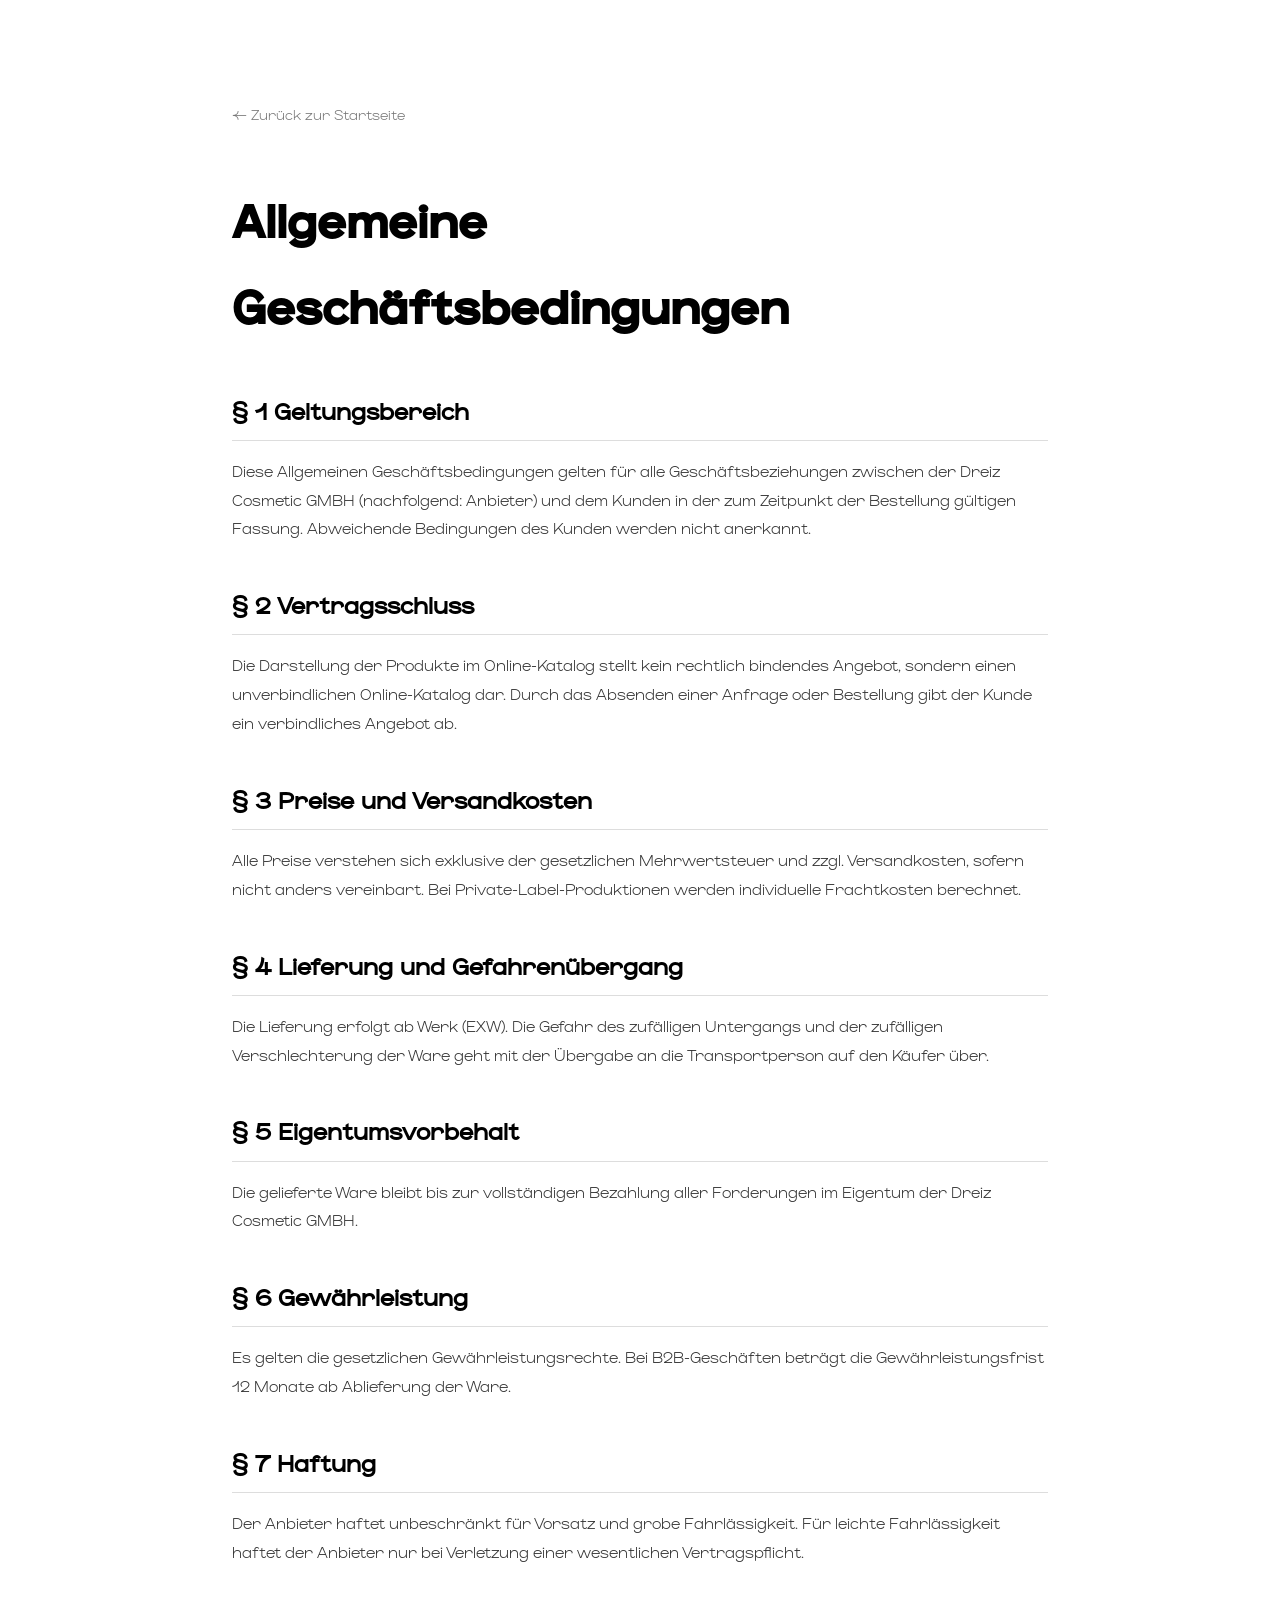
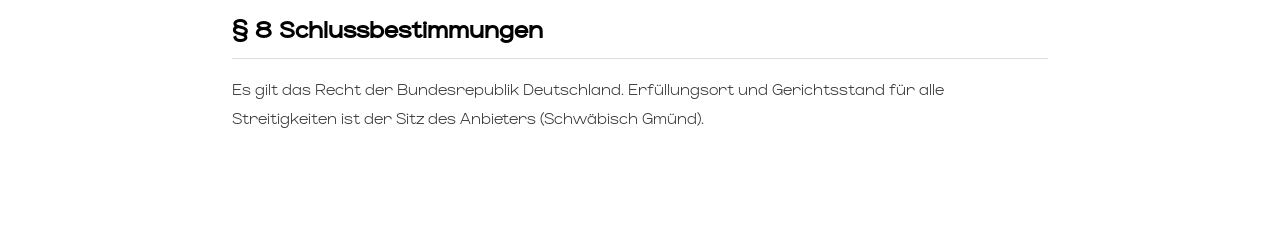
==== agb.html @ 762872d7 "Add files via upload" ====
<!DOCTYPE html>
<html lang="de">
<head>
    <meta charset="UTF-8">
    <meta name="viewport" content="width=device-width, initial-scale=1.0">
    <link rel="stylesheet" href="index.css">
    <title>AGB - Dreiz Cosmetics</title>
    <style>
        .legal-content {
            padding: 100px 15% 100px 15%; /* Viel Platz für Lesbarkeit */
            font-family: zoompronormallight;
            line-height: 1.8;
            color: #333;
            max-width: 1200px;
            margin: 0 auto;
        }
        .legal-content h1 {
            font-family: zoompronormalmedium;
            font-size: clamp(2rem, 5vw, 3rem);
            margin-bottom: 2rem;
            color: black;
        }
        .legal-content h2 {
            font-family: zoompronormalregular;
            font-size: 1.5rem;
            margin-top: 2.5rem;
            margin-bottom: 1rem;
            color: black;
            border-bottom: 1px solid #ddd;
            padding-bottom: 0.5rem;
        }
        .back-link {
            display: inline-block;
            margin-bottom: 3rem;
            text-decoration: none;
            color: #777;
            font-size: 0.9rem;
            transition: color 0.3s;
        }
        .back-link:hover { color: black; }
        
        @media (max-width: 800px) {
            .legal-content { padding: 60px 5%; }
        }
    </style>
</head>
<body>

    <div class="legal-content">
        <a href="index.html" class="back-link">← Zurück zur Startseite</a>
        
        <h1>Allgemeine Geschäftsbedingungen</h1>

        <h2>§ 1 Geltungsbereich</h2>
        <p>Diese Allgemeinen Geschäftsbedingungen gelten für alle Geschäftsbeziehungen zwischen der Dreiz Cosmetic GMBH (nachfolgend: Anbieter) und dem Kunden in der zum Zeitpunkt der Bestellung gültigen Fassung. Abweichende Bedingungen des Kunden werden nicht anerkannt.</p>

        <h2>§ 2 Vertragsschluss</h2>
        <p>Die Darstellung der Produkte im Online-Katalog stellt kein rechtlich bindendes Angebot, sondern einen unverbindlichen Online-Katalog dar. Durch das Absenden einer Anfrage oder Bestellung gibt der Kunde ein verbindliches Angebot ab.</p>

        <h2>§ 3 Preise und Versandkosten</h2>
        <p>Alle Preise verstehen sich exklusive der gesetzlichen Mehrwertsteuer und zzgl. Versandkosten, sofern nicht anders vereinbart. Bei Private-Label-Produktionen werden individuelle Frachtkosten berechnet.</p>

        <h2>§ 4 Lieferung und Gefahrenübergang</h2>
        <p>Die Lieferung erfolgt ab Werk (EXW). Die Gefahr des zufälligen Untergangs und der zufälligen Verschlechterung der Ware geht mit der Übergabe an die Transportperson auf den Käufer über.</p>

        <h2>§ 5 Eigentumsvorbehalt</h2>
        <p>Die gelieferte Ware bleibt bis zur vollständigen Bezahlung aller Forderungen im Eigentum der Dreiz Cosmetic GMBH.</p>

        <h2>§ 6 Gewährleistung</h2>
        <p>Es gelten die gesetzlichen Gewährleistungsrechte. Bei B2B-Geschäften beträgt die Gewährleistungsfrist 12 Monate ab Ablieferung der Ware.</p>

        <h2>§ 7 Haftung</h2>
        <p>Der Anbieter haftet unbeschränkt für Vorsatz und grobe Fahrlässigkeit. Für leichte Fahrlässigkeit haftet der Anbieter nur bei Verletzung einer wesentlichen Vertragspflicht.</p>

        <h2>§ 8 Schlussbestimmungen</h2>
        <p>Es gilt das Recht der Bundesrepublik Deutschland. Erfüllungsort und Gerichtsstand für alle Streitigkeiten ist der Sitz des Anbieters (Schwäbisch Gmünd).</p>
    </div>
---- index.css ----
/* Global Styles */
* {
  margin: 0;
  padding: 0;
  box-sizing: border-box;
}

a {
    text-decoration: none;
    color: inherit; /* Übernimmt die Farbe des Textes drumherum */
}

/* Global Fonts */
@font-face {
  font-family: zoompronormallight; 
  src: url(/Fonts/ZoomPro-NormalLight.otf);
}
@font-face {
  font-family: zoompronormalregular;
  src: url(/Fonts/ZoomPro-NormalRegular.otf);
}
@font-face {
  font-family: zoompronormalmedium;
  src: url(/Fonts/ZoomPro-NormalMedium.otf);
}
@font-face {
  font-family: zoomprocompactregular;
  src: url(/Fonts/ZoomPro-CompactRegular.otf);
}
@font-face {
  font-family: zoomprocompactlight;
  src: url(/Fonts/ZoomPro-CompactLight.otf);
}

body {
  font-size: 16px;
  overflow-x: hidden;
  background-color: white; /* Fallback */
}

/* NAV Section */
header {
  max-width: 100%;
  min-height: 100vh;
  display: flex;
  align-items: center;
  background-image: url(Photos/dreiz_02.jpg);
  background-position: center 10%;
  background-repeat: no-repeat;
  background-size: cover;
}

/* NAV */
/* Burger Icon Standard versteckt */
.burger-menu {
    display: none;
    flex-direction: column;
    gap: 5px;
    cursor: pointer;
    z-index: 1001;
    order: 3; /* Damit es über dem Menü liegt */
}

.burger-menu span {
    width: 25px;
    height: 3px;
    background-color: #ffffff;
    transition: 0.3s;
}

.nav {
    display: flex;
    justify-content: space-between;
    align-items: center;
    padding: 0 5%;
    position: fixed;
    top: 0;
    left: 0;
    width: 100%;
    height: 80px;
    z-index: 1000;
    background-color: rgba(0, 0, 0, 0.9); 
    transition: all 0.3s ease;
}

.nav-links-wrapper {
    flex-grow: 1;
    display: flex;
    justify-content: center;
}

.nav_links {
    display: flex;
    list-style: none;
    gap: 4vw;
}

.nav_links a {
    color: white !important;
    text-decoration: none;
    font-family: zoompronormalmedium;
    font-size: 1.1rem;
    text-transform: uppercase;
    letter-spacing: 1.5px;
    transition: opacity 0.3s ease;
}

.nav_links a:hover {
    opacity: 0.7;
}

/* Scrolled State */
.nav.scrolled {
    height: 65px;
    background-color: black;
    box-shadow: 0 4px 20px rgba(0, 0, 0, 0.5);
}

/* Language Switch */
.lang-switch {
    display: flex;
    align-items: center;
    gap: 8px;
    font-family: zoomprocompactregular;
    font-size: 0.9rem;
    color: white;
}

.lang-link {
    color: rgba(255, 255, 255, 0.5);
    text-decoration: none;
    border-bottom: 2px solid transparent;
    padding-bottom: 2px;
    transition: all 0.3s ease;
    cursor: pointer;
}

.lang-link.active {
    color: white;
    border-bottom: 2px solid white;
}

/* Logo */
.logo {
  z-index: 5; 
  left: 50%;
  top: 40%;
  transform: translate(-50%, -50%);
  width: 80%;
  max-width: 1200px;
  position: absolute;
  pointer-events: none;
  
  /* Erzwingt Weiß, falls das SVG selbst Farben hat */
  filter: brightness(0) invert(1); 
  
  /* Stellt sicher, dass keine Deckkraft-Animationen es grau wirken lassen */
  opacity: 1 !important; 
}

/* Content Sections Base */
.products-container, .about-container {
  min-height: 100vh;
  display: grid;
  grid-template-columns: 1fr 1fr;
  align-items: center;
  margin: 0 5%;
  grid-gap: 4vw;
}

.products-image img, .about-image img {
  max-width: 75%; /* Von 100% auf 75% verkleinert */
  height: auto;
  display: block;
  margin: 0 auto; /* Zentriert das Bild, wenn es kleiner als der Container ist */
  border-radius: 5px; /* Optional: macht die Ecken etwas weicher, passend zum edlen Look */
}

.products-text, .about-text {
  padding: 2em 0;
}

.products-text h2, .about-text h2 {
  font-size: clamp(2rem, 8vw, 4rem);
  font-family: zoompronormalregular;
  margin-bottom: 0.2em;
}

.products-text h3, .about-text h3 {
  font-size: clamp(1rem, 3vw, 1.3rem);
  font-family: zoomprocompactregular;
  margin-bottom: 1.5em;
  color: #333;
}

.products-text p, .about-text p {
  font-size: 1rem;
  font-family: zoomprocompactlight;
  line-height: 1.6;
  margin-bottom: 1em;
}

.products-text a, .about-text a {
    display: inline-block;
    color: black;              
    text-decoration: none;    
    font-family: zoomprocompactregular; 
    border-bottom: 1px solid black;
    margin-top: 1.5em;
    padding-bottom: 5px;
    transition: all 0.3s ease;
}

/* Special Layout for About (Text Left) */
.about-text { order: 1; }
.about-image { order: 2; }

/* Team Section */
.team-dreiz {
  background-color: #c5d1dd;
  padding: 5rem 2rem;
  display: flex;
  flex-wrap: wrap;
  justify-content: center;
  gap: 3rem;
}

.team-photo {
  text-align: center;
  max-width: 300px;
}

.team-id img {
  width: 100%;
  height: 400px;
  object-fit: cover;
  margin-bottom: 1rem;
}

/* Contact Section */
.contact-container {
  min-height: 100vh;
  background-image: url(Photos/dreiz_03.2.jpeg);
  background-position: center;
  background-size: cover;
  display: flex;
  justify-content: flex-end;
  align-items: center;
  padding: 5%;
}

.contact-information {
  background-color: rgba(0,0,0,0.4); /* Leichter Kontrast für Lesbarkeit */
  padding: 3rem;
  color: white;
  text-align: center;
}

.contact-information p a {
    color: white !important;
    text-decoration: none !important;
    transition: opacity 0.3s ease;
}

.contact-information p a:hover {
    opacity: 0.7;
    text-decoration: underline !important; /* Optional: Unterstreichen nur beim Drüberfahren */
}

.contact-information h5 {
  font-family: zoompronormalmedium;
  font-size: clamp(1.5rem, 5vw, 2.5rem);
  margin-bottom: 1rem;
}

/* Footer Section */
.footer {
  padding: 2rem;
  display: flex;
  justify-content: space-between;
  align-items: center;
  background: white;
  font-family: zoompronormallight;
  font-size: 0.85rem;
}

.footer a, 
.impressum p a, 
.credit-link {
    color: black !important;
    text-decoration: none !important;
    font-weight: bold;
    transition: opacity 0.3s ease;
}

.footer a:hover, 
.impressum p a:hover {
    opacity: 0.6;
}

/* --- Mobile Responsiveness --- */

@media (max-width: 900px) {
  .products-container, .about-container {
    grid-template-columns: 1fr;
    text-align: center;
    padding-top: 100px;
  }
  
  .about-text { order: 2; }
  .about-image { order: 1; }
  
  .nav {
      flex-direction: column;
      height: auto;
      padding: 1rem;
  }
  
  .nav_links {
      gap: 15px;
      margin: 10px 0;
  }
  
  .lang-switch {
      margin-top: 5px;
  }
}


@media only screen and (max-width: 800px) {
    .nav {
        display: flex;
        align-items: center;
        justify-content: flex-end; /* Basis-Ausrichtung rechts */
        padding: 15px 25px;
        height: 70px;
    }

    /* Dieser Container erzwingt das Rechts-Andocken */
    .nav-controls {
        display: flex;
        align-items: center;
        gap: 20px; /* Abstand zwischen Sprache und Burger */
        margin-left: auto; /* Schiebt alles nach rechts, falls links Platz ist */
    }

    .lang-switch {
        font-size: 0.85rem;
        display: flex;
        gap: 5px;
        white-space: nowrap;
    }

    .burger-menu {
        display: flex;
        flex-direction: column;
        gap: 6px;
        z-index: 2000;
    }

    .burger-menu span {
        background-color: #fff; /* Damit man ihn auf Schwarz sieht */
        width: 28px;
        height: 2px;
    }

    /* Das eigentliche Slide-Menü */
    .nav-links-wrapper {
        position: fixed;
        top: 0;
        right: -100%;
        width: 100%;
        height: 100vh;
        background: rgba(15, 15, 15, 0.98);
        backdrop-filter: blur(15px);
        -webkit-backdrop-filter: blur(15px);
        display: flex;
        justify-content: center;
        align-items: center;
        transition: 0.5s ease-in-out;
        z-index: 1500;
    }

    .nav-links-wrapper.active {
        right: 0;
    }

    .nav_links {
        flex-direction: column;
        gap: 30px;
        text-align: center;
    }

    .nav_links a {
        font-size: 1.6rem;
        color: #fff;
    }
}

/* Deaktiviert Zentrierung auf kleinen iPhones */
@media only screen and (max-width: 600px) {
    .nav {
        justify-content: flex-end;
    }
    .logo {
        width: 60%; /* Logo etwas kleiner, damit Platz bleibt */
    }
}

/* --- Spezielle iPhone Korrekturen (600px und kleiner) --- */
@media only screen and (max-width: 600px) {
    /* Wir entfernen hier justify-content: center, damit es rechts bleibt */
    .nav {
        justify-content: flex-end; 
        padding: 10px 15px;
    }

    .logo {
        width: 70%; 
        top: 40%;
        /* Falls das Logo in der Mitte klebt, hier korrigieren */
    }

    .products-image img, 
    .about-image img {
        max-width: 95%;
        height: auto;
    }
}
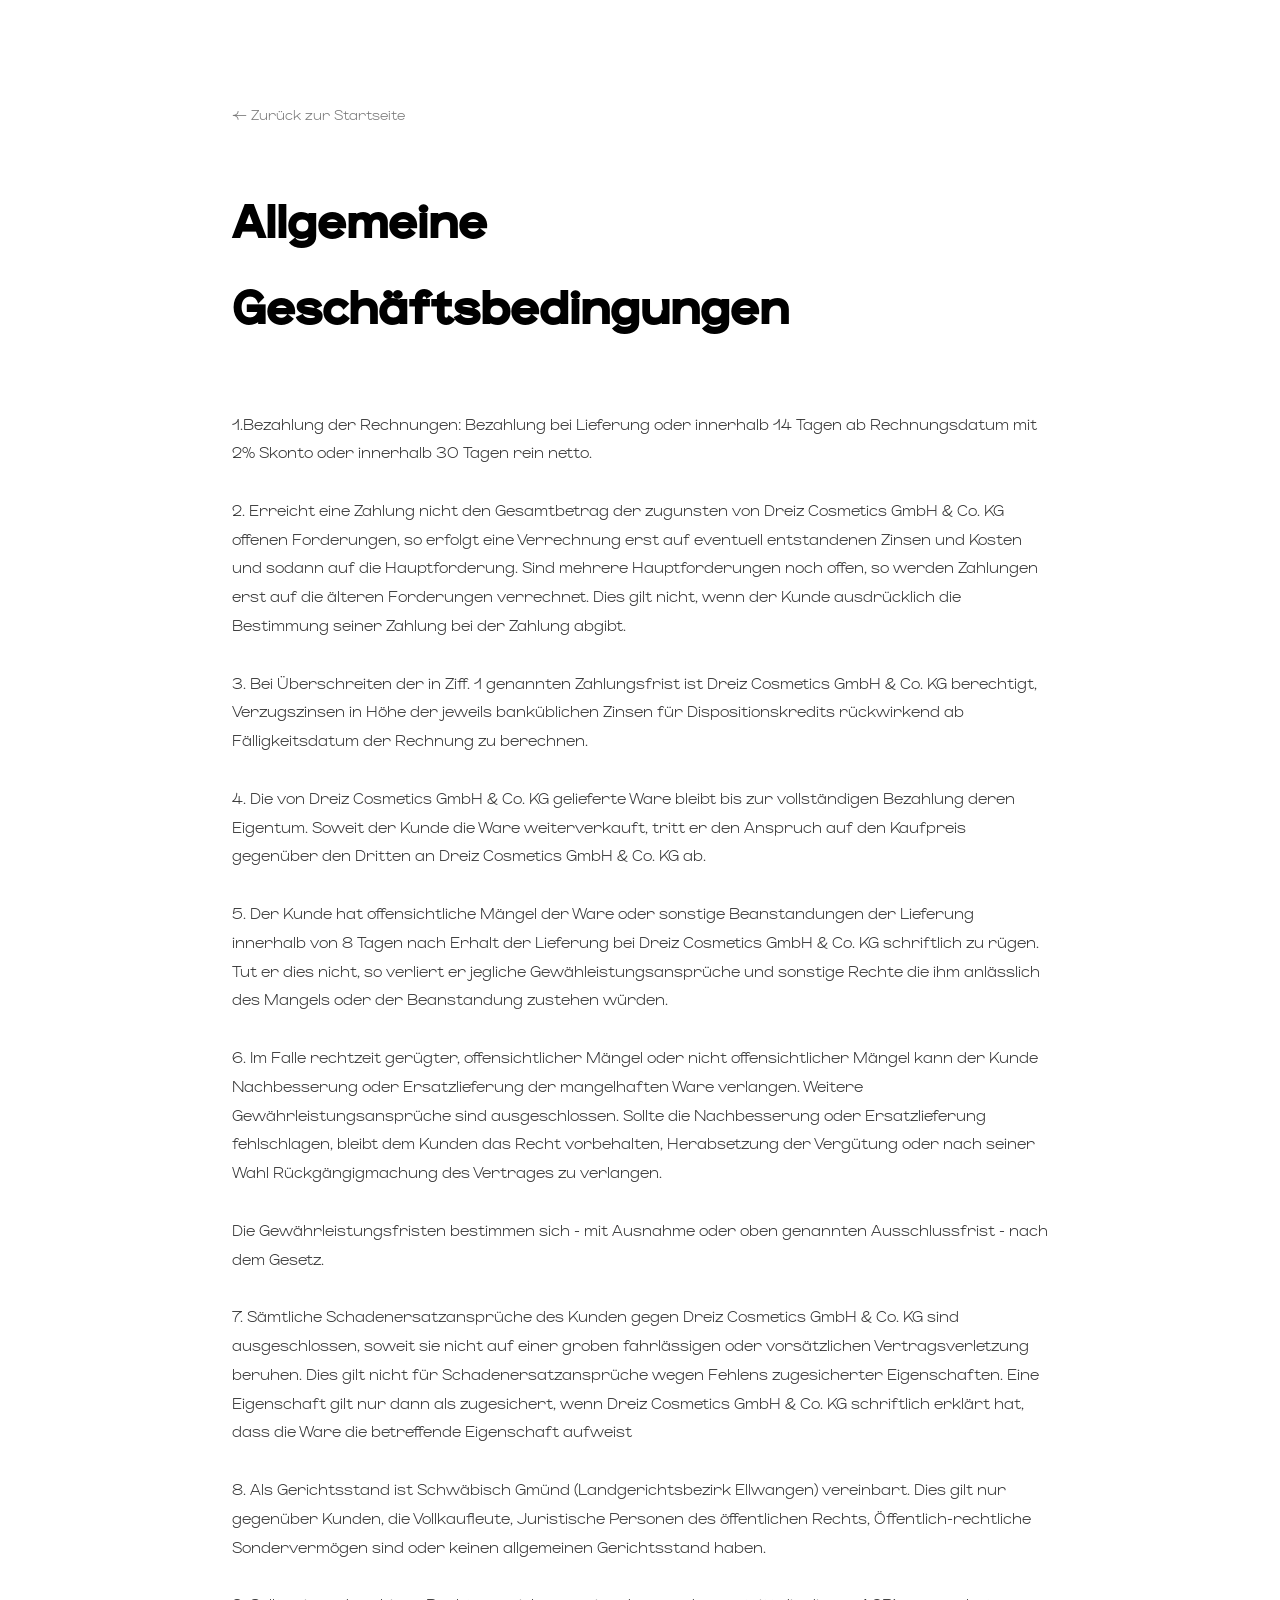
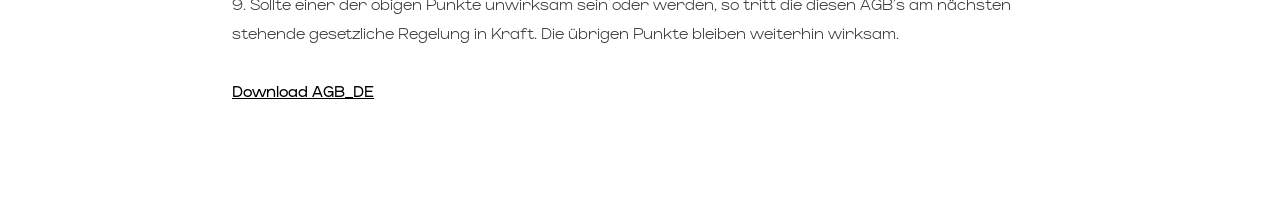
==== commit ff5133ac: "language" ====
--- a/agb.html
+++ b/agb.html
@@ -26,7 +26,6 @@
             margin-top: 2.5rem;
             margin-bottom: 1rem;
             color: black;
-            border-bottom: 1px solid #ddd;
             padding-bottom: 0.5rem;
         }
         .back-link {
@@ -37,8 +36,16 @@
             font-size: 0.9rem;
             transition: color 0.3s;
         }
-        .back-link:hover { color: black; }
-        
+        .back-link:hover { color: black; 
+        }
+        .AGB-Download-link{
+            font-family: zoompronormalregular;
+            font-size: 1rem;
+            color: black;
+            text-decoration: underline;
+            text-decoration: bold;
+        }
+
         @media (max-width: 800px) {
             .legal-content { padding: 60px 5%; }
         }
@@ -50,28 +57,30 @@
         <a href="index.html" class="back-link">← Zurück zur Startseite</a>
         
         <h1>Allgemeine Geschäftsbedingungen</h1>
-
-        <h2>§ 1 Geltungsbereich</h2>
-        <p>Diese Allgemeinen Geschäftsbedingungen gelten für alle Geschäftsbeziehungen zwischen der Dreiz Cosmetic GMBH (nachfolgend: Anbieter) und dem Kunden in der zum Zeitpunkt der Bestellung gültigen Fassung. Abweichende Bedingungen des Kunden werden nicht anerkannt.</p>
-
-        <h2>§ 2 Vertragsschluss</h2>
-        <p>Die Darstellung der Produkte im Online-Katalog stellt kein rechtlich bindendes Angebot, sondern einen unverbindlichen Online-Katalog dar. Durch das Absenden einer Anfrage oder Bestellung gibt der Kunde ein verbindliches Angebot ab.</p>
-
-        <h2>§ 3 Preise und Versandkosten</h2>
-        <p>Alle Preise verstehen sich exklusive der gesetzlichen Mehrwertsteuer und zzgl. Versandkosten, sofern nicht anders vereinbart. Bei Private-Label-Produktionen werden individuelle Frachtkosten berechnet.</p>
-
-        <h2>§ 4 Lieferung und Gefahrenübergang</h2>
-        <p>Die Lieferung erfolgt ab Werk (EXW). Die Gefahr des zufälligen Untergangs und der zufälligen Verschlechterung der Ware geht mit der Übergabe an die Transportperson auf den Käufer über.</p>
-
-        <h2>§ 5 Eigentumsvorbehalt</h2>
-        <p>Die gelieferte Ware bleibt bis zur vollständigen Bezahlung aller Forderungen im Eigentum der Dreiz Cosmetic GMBH.</p>
-
-        <h2>§ 6 Gewährleistung</h2>
-        <p>Es gelten die gesetzlichen Gewährleistungsrechte. Bei B2B-Geschäften beträgt die Gewährleistungsfrist 12 Monate ab Ablieferung der Ware.</p>
-
-        <h2>§ 7 Haftung</h2>
-        <p>Der Anbieter haftet unbeschränkt für Vorsatz und grobe Fahrlässigkeit. Für leichte Fahrlässigkeit haftet der Anbieter nur bei Verletzung einer wesentlichen Vertragspflicht.</p>
-
-        <h2>§ 8 Schlussbestimmungen</h2>
-        <p>Es gilt das Recht der Bundesrepublik Deutschland. Erfüllungsort und Gerichtsstand für alle Streitigkeiten ist der Sitz des Anbieters (Schwäbisch Gmünd).</p>
-    </div>+    <br>
+        <p>1.Bezahlung der Rechnungen: Bezahlung bei Lieferung oder innerhalb 14 Tagen ab Rechnungsdatum mit 2% Skonto oder innerhalb 30 Tagen rein netto.</p>
+    <br>     
+        <p>2. Erreicht eine Zahlung nicht den Gesamtbetrag der zugunsten von Dreiz Cosmetics GmbH & Co. KG offenen Forderungen, so erfolgt eine Verrechnung erst auf eventuell entstandenen Zinsen und Kosten und sodann auf die Hauptforderung. Sind mehrere Hauptforderungen noch offen, so werden Zahlungen erst auf die älteren Forderungen verrechnet. Dies gilt nicht, wenn der Kunde ausdrücklich die Bestimmung seiner Zahlung bei der Zahlung abgibt.</p>
+    <br>  
+        <p>3. Bei Überschreiten der in Ziff. 1 genannten Zahlungsfrist ist Dreiz Cosmetics GmbH & Co. KG  berechtigt, Verzugszinsen in Höhe der jeweils banküblichen Zinsen für Dispositionskredits rückwirkend ab Fälligkeitsdatum der Rechnung zu berechnen.</p>
+    <br>   
+        <p>4. Die von Dreiz Cosmetics GmbH & Co. KG gelieferte Ware bleibt bis zur vollständigen Bezahlung deren Eigentum. Soweit der Kunde die Ware weiterverkauft, tritt er den Anspruch auf den Kaufpreis gegenüber den Dritten an Dreiz Cosmetics GmbH & Co. KG ab.</p>
+    <br>    
+        <p>5. Der Kunde hat offensichtliche Mängel der Ware oder sonstige Beanstandungen der Lieferung innerhalb von 8 Tagen nach Erhalt der Lieferung bei Dreiz Cosmetics  GmbH & Co. KG schriftlich zu rügen. Tut er dies nicht, so verliert er jegliche Gewähleistungsansprüche und sonstige Rechte die ihm anlässlich des Mangels oder der Beanstandung zustehen würden.</p>
+    <br>    
+        <p>6. Im Falle rechtzeit gerügter, offensichtlicher Mängel oder nicht offensichtlicher Mängel kann der Kunde Nachbesserung oder Ersatzlieferung der mangelhaften Ware verlangen. Weitere Gewährleistungsansprüche sind ausgeschlossen. Sollte die Nachbesserung oder Ersatzlieferung fehlschlagen, bleibt dem Kunden das Recht vorbehalten, Herabsetzung der Vergütung oder nach seiner Wahl Rückgängigmachung des Vertrages zu verlangen.</p>
+    <br>   
+        <p>Die Gewährleistungsfristen bestimmen sich - mit Ausnahme oder oben genannten Ausschlussfrist - nach dem Gesetz.</p>
+    <br>    
+        <p>7. Sämtliche Schadenersatzansprüche des Kunden gegen Dreiz Cosmetics  GmbH & Co. KG sind ausgeschlossen, soweit sie nicht auf einer groben fahrlässigen oder vorsätzlichen Vertragsverletzung beruhen. Dies gilt nicht für Schadenersatzansprüche wegen Fehlens zugesicherter Eigenschaften. Eine Eigenschaft gilt nur dann als zugesichert, wenn Dreiz Cosmetics GmbH & Co. KG schriftlich erklärt hat, dass die Ware die betreffende Eigenschaft aufweist</p>
+    <br>   
+        <p>8. Als Gerichtsstand ist Schwäbisch Gmünd (Landgerichtsbezirk Ellwangen) vereinbart. Dies gilt nur gegenüber Kunden, die Vollkaufleute, Juristische Personen des öffentlichen Rechts, Öffentlich-rechtliche Sondervermögen sind oder keinen allgemeinen Gerichtsstand haben.</p>
+    <br>   
+        <p>9. Sollte einer der obigen Punkte unwirksam sein oder werden, so tritt die diesen AGB's am nächsten stehende gesetzliche Regelung in Kraft. Die übrigen Punkte bleiben weiterhin wirksam.</p>
+    <br>
+    <a href="Downloads/Dreiz Cosmetics GmbH & CoKG AGB_DE.pdf" download class="AGB-Download-link">Download AGB_DE</a>
+    <br>
+     
+    </div>
+    </body>
+</html>
--- a/index.css
+++ b/index.css
@@ -1,4 +1,3 @@
-/* Global Styles */
 * {
   margin: 0;
   padding: 0;
@@ -7,8 +6,9 @@
 
 a {
     text-decoration: none;
-    color: inherit; /* Übernimmt die Farbe des Textes drumherum */
-}
+    color: inherit;
+}
+
 
 /* Global Fonts */
 @font-face {
@@ -35,8 +35,9 @@
 body {
   font-size: 16px;
   overflow-x: hidden;
-  background-color: white; /* Fallback */
-}
+  background-color: white;
+}
+
 
 /* NAV Section */
 header {
@@ -44,28 +45,10 @@
   min-height: 100vh;
   display: flex;
   align-items: center;
-  background-image: url(Photos/dreiz_02.jpg);
+  background-image: url(Photos/dreiz_01.jpg);
   background-position: center 10%;
   background-repeat: no-repeat;
   background-size: cover;
-}
-
-/* NAV */
-/* Burger Icon Standard versteckt */
-.burger-menu {
-    display: none;
-    flex-direction: column;
-    gap: 5px;
-    cursor: pointer;
-    z-index: 1001;
-    order: 3; /* Damit es über dem Menü liegt */
-}
-
-.burger-menu span {
-    width: 25px;
-    height: 3px;
-    background-color: #ffffff;
-    transition: 0.3s;
 }
 
 .nav {
@@ -77,7 +60,7 @@
     top: 0;
     left: 0;
     width: 100%;
-    height: 80px;
+    height: 64px;
     z-index: 1000;
     background-color: rgba(0, 0, 0, 0.9); 
     transition: all 0.3s ease;
@@ -89,11 +72,15 @@
     justify-content: center;
 }
 
-.nav_links {
+    .nav-links-wrapper.active {
+        right: 0;
+    }
+
+    .nav_links {
     display: flex;
     list-style: none;
     gap: 4vw;
-}
+    }
 
 .nav_links a {
     color: white !important;
@@ -109,14 +96,28 @@
     opacity: 0.7;
 }
 
-/* Scrolled State */
+.burger-menu {
+    display: none;
+    flex-direction: column;
+    gap: 5px;
+    cursor: pointer;
+    z-index: 1001;
+    order: 3; 
+}
+
+.burger-menu span {
+        background-color: #fff;
+        width: 28px;
+        height: 2px;
+        transition: 0.3s;
+}
+
 .nav.scrolled {
     height: 65px;
     background-color: black;
     box-shadow: 0 4px 20px rgba(0, 0, 0, 0.5);
 }
 
-/* Language Switch */
 .lang-switch {
     display: flex;
     align-items: center;
@@ -139,6 +140,7 @@
     color: white;
     border-bottom: 2px solid white;
 }
+
 
 /* Logo */
 .logo {
@@ -150,15 +152,12 @@
   max-width: 1200px;
   position: absolute;
   pointer-events: none;
-  
-  /* Erzwingt Weiß, falls das SVG selbst Farben hat */
   filter: brightness(0) invert(1); 
-  
-  /* Stellt sicher, dass keine Deckkraft-Animationen es grau wirken lassen */
   opacity: 1 !important; 
 }
 
-/* Content Sections Base */
+
+/* Products Section */
 .products-container, .about-container {
   min-height: 100vh;
   display: grid;
@@ -169,11 +168,11 @@
 }
 
 .products-image img, .about-image img {
-  max-width: 75%; /* Von 100% auf 75% verkleinert */
+  max-width: 75%; 
   height: auto;
   display: block;
-  margin: 0 auto; /* Zentriert das Bild, wenn es kleiner als der Container ist */
-  border-radius: 5px; /* Optional: macht die Ecken etwas weicher, passend zum edlen Look */
+  margin: 0 auto; 
+  border-radius: 5px; 
 }
 
 .products-text, .about-text {
@@ -211,11 +210,11 @@
     transition: all 0.3s ease;
 }
 
-/* Special Layout for About (Text Left) */
+
+/* Team Section */
 .about-text { order: 1; }
 .about-image { order: 2; }
 
-/* Team Section */
 .team-dreiz {
   background-color: #c5d1dd;
   padding: 5rem 2rem;
@@ -237,10 +236,11 @@
   margin-bottom: 1rem;
 }
 
+
 /* Contact Section */
 .contact-container {
   min-height: 100vh;
-  background-image: url(Photos/dreiz_03.2.jpeg);
+  background-image: url(Photos/dreiz_03.2.jpg);
   background-position: center;
   background-size: cover;
   display: flex;
@@ -250,7 +250,7 @@
 }
 
 .contact-information {
-  background-color: rgba(0,0,0,0.4); /* Leichter Kontrast für Lesbarkeit */
+  background-color: rgba(0,0,0,0.4);
   padding: 3rem;
   color: white;
   text-align: center;
@@ -264,7 +264,7 @@
 
 .contact-information p a:hover {
     opacity: 0.7;
-    text-decoration: underline !important; /* Optional: Unterstreichen nur beim Drüberfahren */
+    text-decoration: underline !important;
 }
 
 .contact-information h5 {
@@ -272,6 +272,7 @@
   font-size: clamp(1.5rem, 5vw, 2.5rem);
   margin-bottom: 1rem;
 }
+
 
 /* Footer Section */
 .footer {
@@ -293,82 +294,76 @@
     transition: opacity 0.3s ease;
 }
 
-.footer a:hover, 
+.footer a:hover,
+.agb a:hover,
 .impressum p a:hover {
     opacity: 0.6;
 }
 
-/* --- Mobile Responsiveness --- */
+
+/* Media Query */
+
+@media only screen and (max-width: 1024px) and (orientation: portrait) {
+    .logo { 
+        top: 20% !important;
+        left: 50%;
+        transform: translate(-50%, -50%);
+        width: 70%; 
+        max-width: 600px; 
+    }
+
+    header {
+        background-position: center 20%;
+    }
+}
+
+
+@media only screen and (min-width: 1025px) and (max-width: 1366px) and (orientation: portrait) {
+    .logo {
+        top: 22% !important;
+        width: 60%;
+    }
+}
+
 
 @media (max-width: 900px) {
-  .products-container, .about-container {
-    grid-template-columns: 1fr;
-    text-align: center;
-    padding-top: 100px;
-  }
-  
-  .about-text { order: 2; }
-  .about-image { order: 1; }
-  
-  .nav {
-      flex-direction: column;
-      height: auto;
-      padding: 1rem;
-  }
-  
-  .nav_links {
-      gap: 15px;
-      margin: 10px 0;
-  }
-  
-  .lang-switch {
-      margin-top: 5px;
-  }
-}
-
+    .products-container, .about-container { grid-template-columns: 1fr; text-align: center; padding-top: 100px; }
+    .about-text { order: 2; }
+    .about-image { order: 1; }
+}
 
 @media only screen and (max-width: 800px) {
-    .nav {
+    .nav { 
+        height: 42px; 
         display: flex;
         align-items: center;
-        justify-content: flex-end; /* Basis-Ausrichtung rechts */
-        padding: 15px 25px;
-        height: 70px;
-    }
-
-    /* Dieser Container erzwingt das Rechts-Andocken */
-    .nav-controls {
+        justify-content: center;
+        padding: 0 20px;
+        position: fixed;
+    }
+    
+    .lang-switch { 
+        position: absolute; 
+        left: 20px;         
+        top: 50%;
+        transform: translateY(-50%);
+        font-size: 0.85rem; 
+        z-index: 1600;      
+    }
+
+    .burger-menu { 
         display: flex;
-        align-items: center;
-        gap: 20px; /* Abstand zwischen Sprache und Burger */
-        margin-left: auto; /* Schiebt alles nach rechts, falls links Platz ist */
-    }
-
-    .lang-switch {
-        font-size: 0.85rem;
-        display: flex;
-        gap: 5px;
-        white-space: nowrap;
-    }
-
-    .burger-menu {
-        display: flex;
-        flex-direction: column;
-        gap: 6px;
-        z-index: 2000;
-    }
-
-    .burger-menu span {
-        background-color: #fff; /* Damit man ihn auf Schwarz sieht */
-        width: 28px;
-        height: 2px;
-    }
-
-    /* Das eigentliche Slide-Menü */
+        position: absolute; 
+        right: 20px;        
+        top: 50%;
+        transform: translateY(-50%);
+        z-index: 2000;      
+    }
+    
     .nav-links-wrapper {
         position: fixed;
         top: 0;
-        right: -100%;
+        right: -100%; 
         width: 100%;
         height: 100vh;
         background: rgba(15, 15, 15, 0.98);
@@ -381,49 +376,41 @@
         z-index: 1500;
     }
 
-    .nav-links-wrapper.active {
-        right: 0;
-    }
-
-    .nav_links {
+    .nav-links-wrapper.active { 
+        right: 0; 
+    }
+    
+    .nav_links { 
+        flex-direction: column; 
+        gap: 30px; 
+    }
+
+    .nav_links a { 
+        font-size: 1.5rem; 
+    }
+
+    .burger-menu.open span:nth-child(1) { transform: rotate(45deg) translate(5px, 6px); }
+    .burger-menu.open span:nth-child(2) { opacity: 0; }
+    .burger-menu.open span:nth-child(3) { transform: rotate(-45deg) translate(5px, -6px); }
+}
+
+
+@media only screen and (max-width: 600px) {
+    .footer {
+        flex-direction: column; 
+        gap: 20px;            
+        text-align: center;     
+        padding: 2rem 1rem;    
+    }
+
+    .footer div, .impressum {
+        display: flex;
         flex-direction: column;
-        gap: 30px;
-        text-align: center;
-    }
-
-    .nav_links a {
-        font-size: 1.6rem;
-        color: #fff;
-    }
-}
-
-/* Deaktiviert Zentrierung auf kleinen iPhones */
-@media only screen and (max-width: 600px) {
-    .nav {
-        justify-content: flex-end;
-    }
-    .logo {
-        width: 60%; /* Logo etwas kleiner, damit Platz bleibt */
-    }
-}
-
-/* --- Spezielle iPhone Korrekturen (600px und kleiner) --- */
-@media only screen and (max-width: 600px) {
-    /* Wir entfernen hier justify-content: center, damit es rechts bleibt */
-    .nav {
-        justify-content: flex-end; 
-        padding: 10px 15px;
-    }
-
-    .logo {
-        width: 70%; 
-        top: 40%;
-        /* Falls das Logo in der Mitte klebt, hier korrigieren */
-    }
-
-    .products-image img, 
-    .about-image img {
-        max-width: 95%;
-        height: auto;
-    }
+        gap: 10px;
+    }
+}
+
+
+@media only screen and (max-width: 480px) and (orientation: portrait) {
+    .logo { top: 20% !important; width: 85%; }
 }
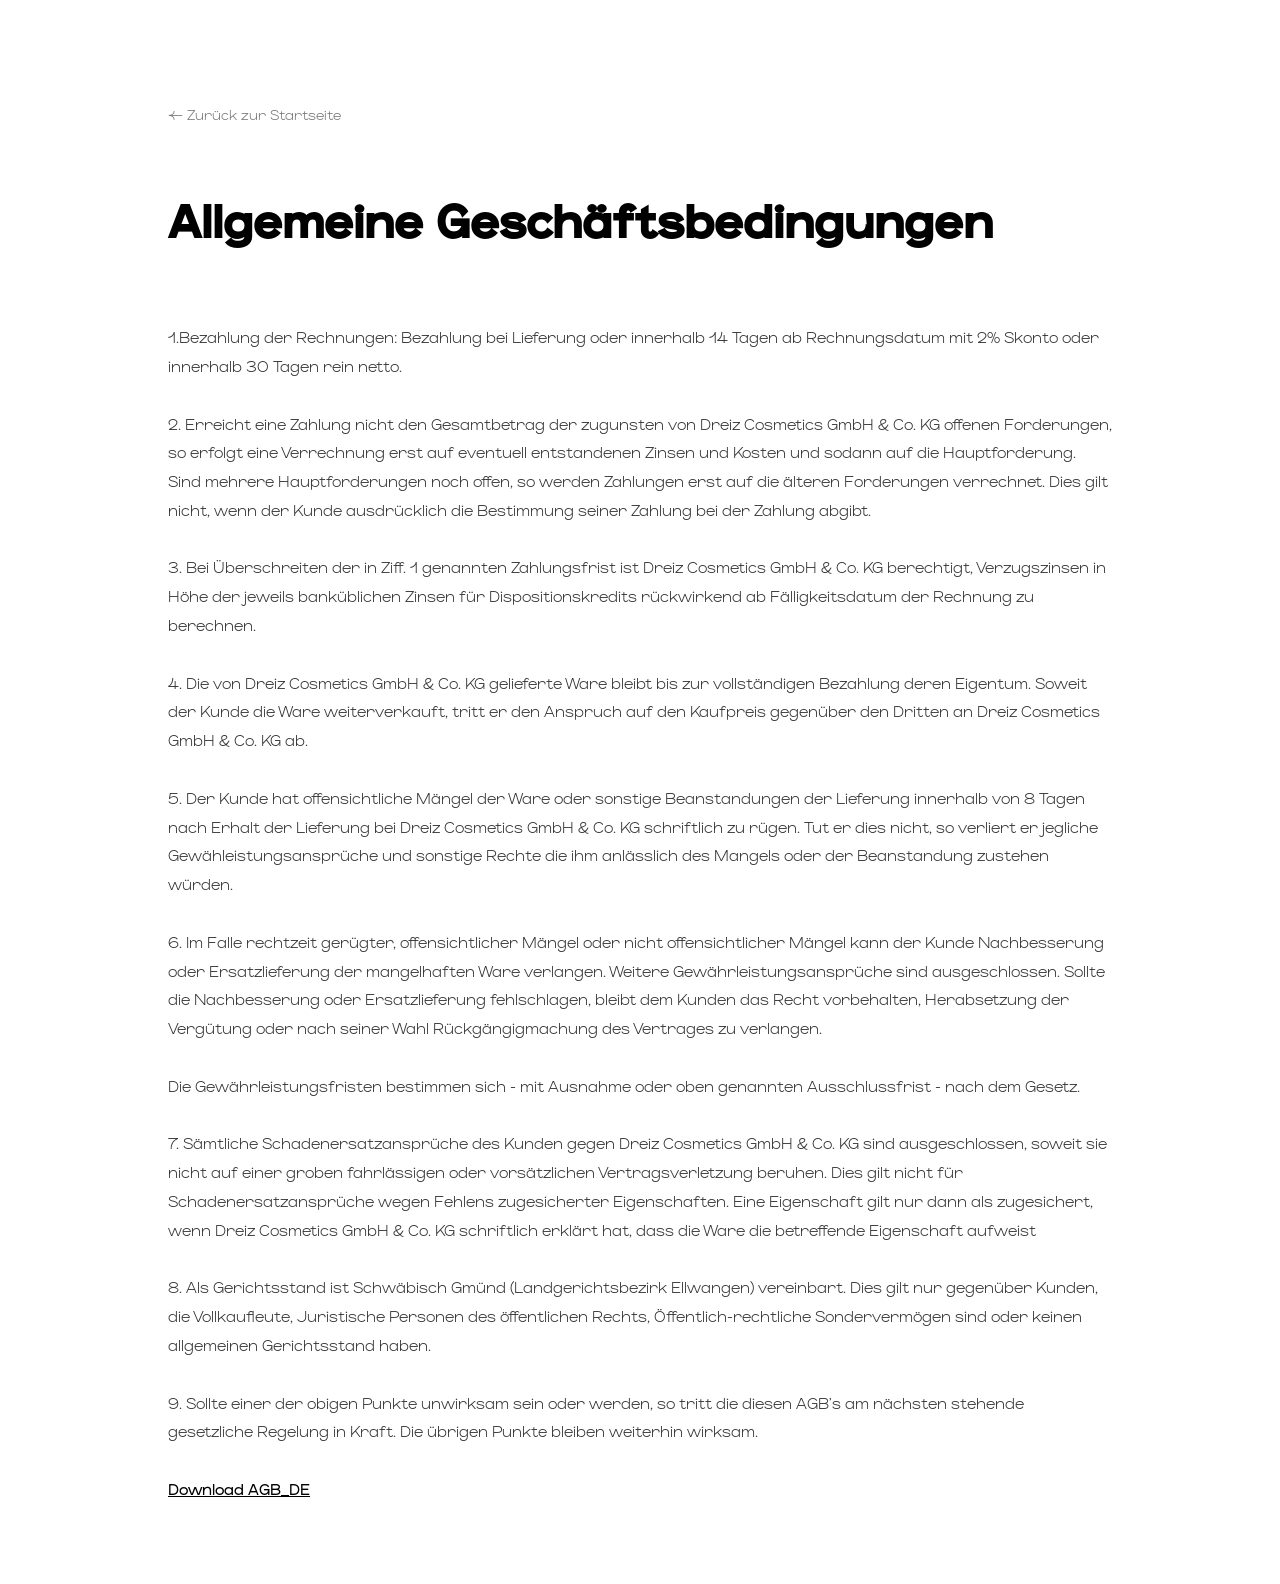
==== commit 8e80fed0: "cursor 2.0" ====
--- a/agb.html
+++ b/agb.html
@@ -5,51 +5,6 @@
     <meta name="viewport" content="width=device-width, initial-scale=1.0">
     <link rel="stylesheet" href="index.css">
     <title>AGB - Dreiz Cosmetics</title>
-    <style>
-        .legal-content {
-            padding: 100px 15% 100px 15%; /* Viel Platz für Lesbarkeit */
-            font-family: zoompronormallight;
-            line-height: 1.8;
-            color: #333;
-            max-width: 1200px;
-            margin: 0 auto;
-        }
-        .legal-content h1 {
-            font-family: zoompronormalmedium;
-            font-size: clamp(2rem, 5vw, 3rem);
-            margin-bottom: 2rem;
-            color: black;
-        }
-        .legal-content h2 {
-            font-family: zoompronormalregular;
-            font-size: 1.5rem;
-            margin-top: 2.5rem;
-            margin-bottom: 1rem;
-            color: black;
-            padding-bottom: 0.5rem;
-        }
-        .back-link {
-            display: inline-block;
-            margin-bottom: 3rem;
-            text-decoration: none;
-            color: #777;
-            font-size: 0.9rem;
-            transition: color 0.3s;
-        }
-        .back-link:hover { color: black; 
-        }
-        .AGB-Download-link{
-            font-family: zoompronormalregular;
-            font-size: 1rem;
-            color: black;
-            text-decoration: underline;
-            text-decoration: bold;
-        }
-
-        @media (max-width: 800px) {
-            .legal-content { padding: 60px 5%; }
-        }
-    </style>
 </head>
 <body>
 
--- a/index.css
+++ b/index.css
@@ -13,23 +13,23 @@
 /* Global Fonts */
 @font-face {
   font-family: zoompronormallight; 
-  src: url(/Fonts/ZoomPro-NormalLight.otf);
+  src: url(Fonts/ZoomPro-NormalLight.otf);
 }
 @font-face {
   font-family: zoompronormalregular;
-  src: url(/Fonts/ZoomPro-NormalRegular.otf);
+  src: url(Fonts/ZoomPro-NormalRegular.otf);
 }
 @font-face {
   font-family: zoompronormalmedium;
-  src: url(/Fonts/ZoomPro-NormalMedium.otf);
+  src: url(Fonts/ZoomPro-NormalMedium.otf);
 }
 @font-face {
   font-family: zoomprocompactregular;
-  src: url(/Fonts/ZoomPro-CompactRegular.otf);
+  src: url(Fonts/ZoomPro-CompactRegular.otf);
 }
 @font-face {
   font-family: zoomprocompactlight;
-  src: url(/Fonts/ZoomPro-CompactLight.otf);
+  src: url(Fonts/ZoomPro-CompactLight.otf);
 }
 
 body {
@@ -45,8 +45,8 @@
   min-height: 100vh;
   display: flex;
   align-items: center;
-  background-image: url(Photos/dreiz_01.jpg);
-  background-position: center 10%;
+  background-image: url(Photos/dreiz_03.jpg);
+  background-position: center 0%;
   background-repeat: no-repeat;
   background-size: cover;
 }
@@ -240,7 +240,7 @@
 /* Contact Section */
 .contact-container {
   min-height: 100vh;
-  background-image: url(Photos/dreiz_03.2.jpg);
+  background-image: url(Photos/Lu1.jpeg);
   background-position: center;
   background-size: cover;
   display: flex;
@@ -250,14 +250,24 @@
 }
 
 .contact-information {
-  background-color: rgba(0,0,0,0.4);
-  padding: 3rem;
-  color: white;
-  text-align: center;
+    /* The "Glass" effect */
+    background: rgba(255, 255, 255, 0.354); 
+    backdrop-filter: blur(1.1rem);           
+    -webkit-backdrop-filter: blur(10px);   
+    /* Definition & Depth */
+    border: 1px solid rgba(255, 255, 255, 0.1);
+    box-shadow: 0 8px 32px 0 rgba(0, 0, 0, 0.37);
+    
+    /* Layout */
+    padding: 3rem;
+    color: rgb(0, 0, 0);
+    text-align: center;
+    border-radius: 15px; 
+    max-width: 500px;    
 }
 
 .contact-information p a {
-    color: white !important;
+    color: rgb(0, 0, 0) !important;
     text-decoration: none !important;
     transition: opacity 0.3s ease;
 }
@@ -273,6 +283,39 @@
   margin-bottom: 1rem;
 }
 
+/* Container für den Button-Abstand */
+.email-cta {
+    margin-top: 2rem;
+    margin-bottom: 1rem;
+}
+
+/* Der E-Mail Button in Schwarz/Glas-Optik */
+.glass-button {
+    display: inline-block;
+    padding: 14px 30px;
+    background: rgba(0, 0, 0, 0.05); 
+    border: 1px solid rgba(0, 0, 0, 0.8);
+    border-radius: 50px;
+    color: #000000 !important;
+    text-decoration: none;
+    font-family: zoompronormalmedium;
+    font-size: 0.9rem;
+    letter-spacing: 1.5px;
+    text-transform: uppercase;
+    transition: all 0.4s ease;
+}
+
+.glass-button:hover {
+    background: rgba(0, 0, 0, 1); 
+    color: #ffffff !important;  
+    transform: translateY(-3px);
+    box-shadow: 0 10px 20px rgba(0, 0, 0, 0.2);
+}
+
+/* Aktiver Klick-Zustand */
+.glass-button:active {
+    transform: translateY(-1px);
+}
 
 /* Footer Section */
 .footer {
@@ -298,6 +341,79 @@
 .agb a:hover,
 .impressum p a:hover {
     opacity: 0.6;
+}
+
+/* Skip link for accessibility */
+.skip-link {
+  position: absolute;
+  left: -999px;
+  top: 10px;
+  background: #000;
+  color: #fff;
+  padding: 0.5rem 1rem;
+  z-index: 2000;
+}
+
+.skip-link:focus {
+  left: 10px;
+}
+
+/* Focus styles for interactive elements */
+.nav_links a:focus,
+.footer a:focus,
+.impressum p a:focus,
+.lang-link:focus,
+.burger-menu:focus,
+.glass-button:focus,
+.contact-information p a:focus {
+  outline: 2px solid currentColor;
+  outline-offset: 3px;
+}
+
+/* Shared legal page styling */
+.legal-content {
+  padding: 100px 10% 80px 10%;
+  font-family: zoompronormallight;
+  line-height: 1.8;
+  color: #333;
+  max-width: 1200px;
+  margin: 0 auto;
+}
+
+.legal-content h1 {
+  font-family: zoompronormalmedium;
+  font-size: clamp(2rem, 5vw, 3rem);
+  margin-bottom: 2rem;
+  color: black;
+}
+
+.legal-content h2 {
+  font-family: zoompronormalregular;
+  font-size: 1.5rem;
+  margin-top: 2.5rem;
+  margin-bottom: 1rem;
+  color: black;
+  padding-bottom: 0.5rem;
+}
+
+.back-link {
+  display: inline-block;
+  margin-bottom: 3rem;
+  text-decoration: none;
+  color: #777;
+  font-size: 0.9rem;
+  transition: color 0.3s;
+}
+
+.back-link:hover {
+  color: black;
+}
+
+.AGB-Download-link {
+  font-family: zoompronormalregular;
+  font-size: 1rem;
+  color: black;
+  text-decoration: underline;
 }
 
 
